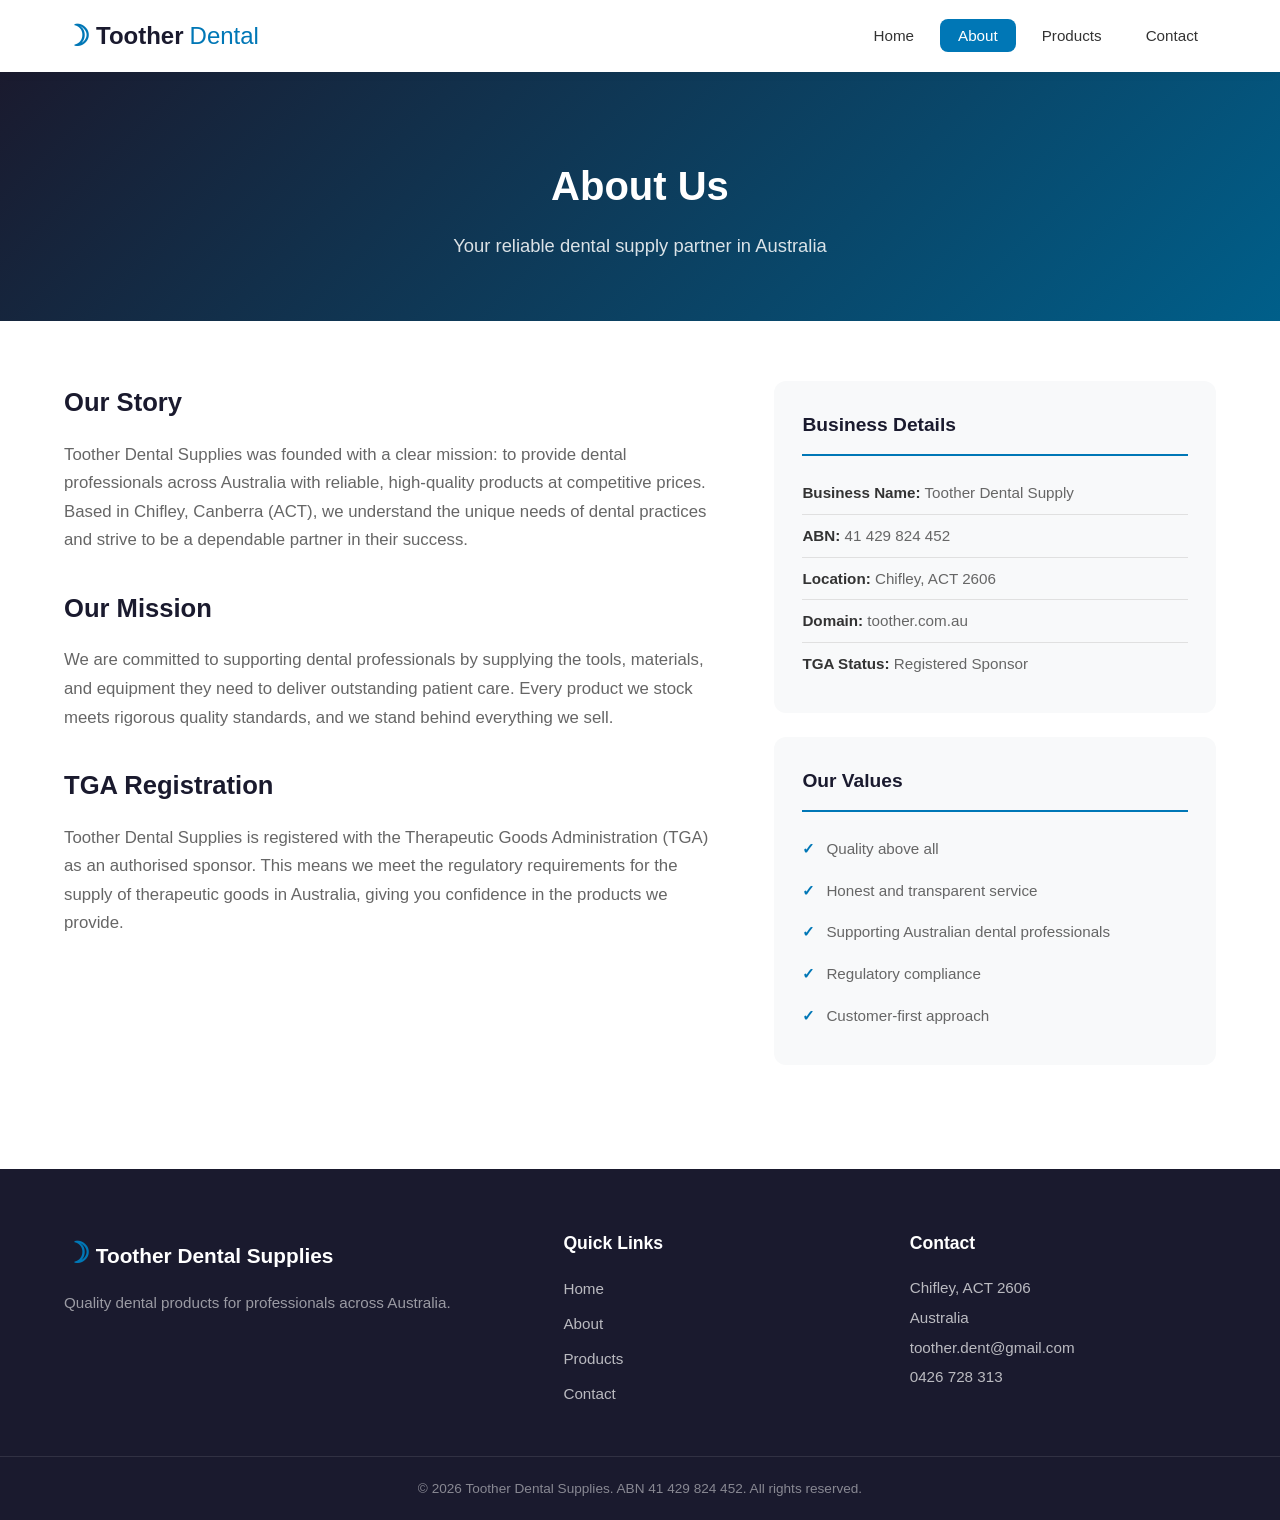
==== about.html @ 84606f4a "Add files via upload" ====
<!DOCTYPE html>
<html lang="en">
<head>
  <meta charset="UTF-8">
  <meta name="viewport" content="width=device-width, initial-scale=1.0">
  <meta name="description" content="Learn about Toother Dental Supplies - a TGA registered dental supplier based in Canberra, ACT.">
  <link rel="stylesheet" href="css/style.css">
  <title>About Us | Toother Dental Supplies</title>
</head>
<body>

  <!-- Navigation -->
  <nav class="navbar">
    <div class="container nav-container">
      <a href="index.html" class="logo">
        <span class="logo-icon">&#9789;</span> Toother<span class="logo-accent">Dental</span>
      </a>
      <button class="nav-toggle" aria-label="Toggle navigation">
        <span></span><span></span><span></span>
      </button>
      <ul class="nav-links">
        <li><a href="index.html">Home</a></li>
        <li><a href="about.html" class="active">About</a></li>
        <li><a href="products.html">Products</a></li>
        <li><a href="contact.html">Contact</a></li>
      </ul>
    </div>
  </nav>

  <!-- Page Header -->
  <section class="page-header">
    <div class="container">
      <h1>About Us</h1>
      <p>Your reliable dental supply partner in Australia</p>
    </div>
  </section>

  <!-- About Content -->
  <section class="about-section">
    <div class="container">
      <div class="about-grid">
        <div class="about-main">
          <h2>Our Story</h2>
          <p>Toother Dental Supplies was founded with a clear mission: to provide dental professionals across Australia with reliable, high-quality products at competitive prices. Based in Chifley, Canberra (ACT), we understand the unique needs of dental practices and strive to be a dependable partner in their success.</p>

          <h2>Our Mission</h2>
          <p>We are committed to supporting dental professionals by supplying the tools, materials, and equipment they need to deliver outstanding patient care. Every product we stock meets rigorous quality standards, and we stand behind everything we sell.</p>

          <h2>TGA Registration</h2>
          <p>Toother Dental Supplies is registered with the Therapeutic Goods Administration (TGA) as an authorised sponsor. This means we meet the regulatory requirements for the supply of therapeutic goods in Australia, giving you confidence in the products we provide.</p>
        </div>
        <div class="about-sidebar">
          <div class="info-card">
            <h3>Business Details</h3>
            <ul class="info-list">
              <li><strong>Business Name:</strong> Toother Dental Supply</li>
              <li><strong>ABN:</strong> 41 429 824 452</li>
              <li><strong>Location:</strong> Chifley, ACT 2606</li>
              <li><strong>Domain:</strong> toother.com.au</li>
              <li><strong>TGA Status:</strong> Registered Sponsor</li>
            </ul>
          </div>
          <div class="info-card">
            <h3>Our Values</h3>
            <ul class="values-list">
              <li>Quality above all</li>
              <li>Honest and transparent service</li>
              <li>Supporting Australian dental professionals</li>
              <li>Regulatory compliance</li>
              <li>Customer-first approach</li>
            </ul>
          </div>
        </div>
      </div>
    </div>
  </section>

  <!-- Footer -->
  <footer class="footer">
    <div class="container footer-content">
      <div class="footer-brand">
        <h3><span class="logo-icon">&#9789;</span> Toother Dental Supplies</h3>
        <p>Quality dental products for professionals across Australia.</p>
      </div>
      <div class="footer-links">
        <h4>Quick Links</h4>
        <ul>
          <li><a href="index.html">Home</a></li>
          <li><a href="about.html">About</a></li>
          <li><a href="products.html">Products</a></li>
          <li><a href="contact.html">Contact</a></li>
        </ul>
      </div>
      <div class="footer-contact">
        <h4>Contact</h4>
        <p>Chifley, ACT 2606</p>
        <p>Australia</p>
        <p><a href="mailto:toother.dent@gmail.com">toother.dent@gmail.com</a></p>
        <p><a href="tel:0426728313">0426 728 313</a></p>
      </div>
    </div>
    <div class="footer-bottom">
      <div class="container">
        <p>&copy; 2026 Toother Dental Supplies. ABN 41 429 824 452. All rights reserved.</p>
      </div>
    </div>
  </footer>

  <script src="js/main.js"></script>
</body>
</html>
---- css/style.css ----
/* ===========================
   Toother Dental Supplies
   Professional Website Styles
   =========================== */

/* --- CSS Variables --- */
:root {
  --primary: #0077b6;
  --primary-dark: #005f8a;
  --primary-light: #90e0ef;
  --accent: #00b4d8;
  --dark: #1a1a2e;
  --text: #333333;
  --text-light: #666666;
  --light: #f8f9fa;
  --white: #ffffff;
  --border: #e0e0e0;
  --shadow: 0 2px 15px rgba(0, 0, 0, 0.08);
  --shadow-hover: 0 8px 30px rgba(0, 0, 0, 0.12);
  --radius: 12px;
  --transition: all 0.3s ease;
}

/* --- Reset & Base --- */
*, *::before, *::after {
  margin: 0;
  padding: 0;
  box-sizing: border-box;
}

html {
  scroll-behavior: smooth;
}

body {
  font-family: -apple-system, BlinkMacSystemFont, 'Segoe UI', Roboto, Oxygen, Ubuntu, sans-serif;
  line-height: 1.7;
  color: var(--text);
  background: var(--white);
}

a {
  color: var(--primary);
  text-decoration: none;
  transition: var(--transition);
}

a:hover {
  color: var(--primary-dark);
}

img {
  max-width: 100%;
  height: auto;
}

ul {
  list-style: none;
}

.container {
  max-width: 1200px;
  margin: 0 auto;
  padding: 0 24px;
}

/* --- Navigation --- */
.navbar {
  background: var(--white);
  box-shadow: 0 1px 10px rgba(0, 0, 0, 0.06);
  position: sticky;
  top: 0;
  z-index: 1000;
}

.nav-container {
  display: flex;
  align-items: center;
  justify-content: space-between;
  height: 72px;
}

.logo {
  font-size: 1.5rem;
  font-weight: 700;
  color: var(--dark);
  display: flex;
  align-items: center;
  gap: 6px;
}

.logo:hover {
  color: var(--dark);
}

.logo-icon {
  font-size: 1.8rem;
  color: var(--primary);
}

.logo-accent {
  color: var(--primary);
  font-weight: 400;
}

.nav-links {
  display: flex;
  gap: 8px;
}

.nav-links a {
  color: var(--text);
  padding: 8px 18px;
  border-radius: 8px;
  font-weight: 500;
  font-size: 0.95rem;
  transition: var(--transition);
}

.nav-links a:hover,
.nav-links a.active {
  background: var(--primary);
  color: var(--white);
}

.nav-toggle {
  display: none;
  flex-direction: column;
  gap: 5px;
  background: none;
  border: none;
  cursor: pointer;
  padding: 8px;
}

.nav-toggle span {
  display: block;
  width: 26px;
  height: 3px;
  background: var(--dark);
  border-radius: 3px;
  transition: var(--transition);
}

/* --- Buttons --- */
.btn {
  display: inline-block;
  padding: 14px 32px;
  border-radius: 8px;
  font-weight: 600;
  font-size: 1rem;
  cursor: pointer;
  transition: var(--transition);
  border: 2px solid transparent;
  text-align: center;
}

.btn-primary {
  background: var(--primary);
  color: var(--white);
  border-color: var(--primary);
}

.btn-primary:hover {
  background: var(--primary-dark);
  border-color: var(--primary-dark);
  color: var(--white);
  transform: translateY(-2px);
  box-shadow: var(--shadow-hover);
}

.btn-secondary {
  background: var(--white);
  color: var(--primary);
  border-color: var(--white);
}

.btn-secondary:hover {
  background: var(--primary-light);
  border-color: var(--primary-light);
  color: var(--primary-dark);
  transform: translateY(-2px);
}

.btn-outline {
  background: transparent;
  color: var(--primary);
  border-color: var(--primary);
}

.btn-outline:hover {
  background: var(--primary);
  color: var(--white);
  transform: translateY(-2px);
}

.btn-small {
  padding: 10px 24px;
  font-size: 0.9rem;
}

.btn-full {
  width: 100%;
}

/* --- Hero Section --- */
.hero {
  position: relative;
  background: linear-gradient(135deg, var(--dark) 0%, #16213e 50%, var(--primary-dark) 100%);
  padding: 120px 0 100px;
  overflow: hidden;
}

.hero-overlay {
  position: absolute;
  inset: 0;
  background: url("data:image/svg+xml,%3Csvg width='60' height='60' viewBox='0 0 60 60' xmlns='http://www.w3.org/2000/svg'%3E%3Cg fill='none' fill-rule='evenodd'%3E%3Cg fill='%23ffffff' fill-opacity='0.03'%3E%3Ccircle cx='30' cy='30' r='2'/%3E%3C/g%3E%3C/g%3E%3C/svg%3E");
}

.hero-content {
  position: relative;
  text-align: center;
  color: var(--white);
}

.hero h1 {
  font-size: 3.2rem;
  font-weight: 800;
  margin-bottom: 20px;
  line-height: 1.2;
}

.hero p {
  font-size: 1.25rem;
  opacity: 0.9;
  max-width: 600px;
  margin: 0 auto 36px;
}

.hero-buttons {
  display: flex;
  gap: 16px;
  justify-content: center;
  flex-wrap: wrap;
}

/* --- Page Header --- */
.page-header {
  background: linear-gradient(135deg, var(--dark) 0%, var(--primary-dark) 100%);
  padding: 80px 0 60px;
  text-align: center;
  color: var(--white);
}

.page-header h1 {
  font-size: 2.5rem;
  font-weight: 800;
  margin-bottom: 10px;
}

.page-header p {
  font-size: 1.15rem;
  opacity: 0.85;
}

/* --- Section Titles --- */
.section-title {
  text-align: center;
  font-size: 2rem;
  font-weight: 700;
  margin-bottom: 48px;
  color: var(--dark);
}

/* --- Features Section --- */
.features {
  padding: 80px 0;
  background: var(--light);
}

.features-grid {
  display: grid;
  grid-template-columns: repeat(4, 1fr);
  gap: 24px;
}

.feature-card {
  background: var(--white);
  padding: 36px 28px;
  border-radius: var(--radius);
  text-align: center;
  box-shadow: var(--shadow);
  transition: var(--transition);
}

.feature-card:hover {
  transform: translateY(-6px);
  box-shadow: var(--shadow-hover);
}

.feature-icon {
  font-size: 2.5rem;
  color: var(--primary);
  margin-bottom: 16px;
}

.feature-card h3 {
  font-size: 1.15rem;
  margin-bottom: 12px;
  color: var(--dark);
}

.feature-card p {
  color: var(--text-light);
  font-size: 0.95rem;
}

/* --- About Preview Section --- */
.about-preview {
  padding: 80px 0;
}

.about-preview-content {
  display: grid;
  grid-template-columns: 1.5fr 1fr;
  gap: 60px;
  align-items: center;
}

.about-text h2 {
  font-size: 2rem;
  margin-bottom: 20px;
  color: var(--dark);
}

.about-text p {
  color: var(--text-light);
  margin-bottom: 16px;
  font-size: 1.05rem;
}

.about-text .btn {
  margin-top: 12px;
}

.about-stats {
  display: flex;
  flex-direction: column;
  gap: 20px;
}

.stat {
  background: var(--light);
  padding: 24px 28px;
  border-radius: var(--radius);
  border-left: 4px solid var(--primary);
}

.stat-number {
  display: block;
  font-size: 1.2rem;
  font-weight: 700;
  color: var(--primary);
}

.stat-label {
  color: var(--text-light);
  font-size: 0.9rem;
}

/* --- CTA Section --- */
.cta {
  background: linear-gradient(135deg, var(--primary) 0%, var(--accent) 100%);
  padding: 60px 0;
  text-align: center;
  color: var(--white);
}

.cta h2 {
  font-size: 2rem;
  margin-bottom: 12px;
}

.cta p {
  font-size: 1.1rem;
  opacity: 0.9;
  margin-bottom: 28px;
}

.cta .btn-primary {
  background: var(--white);
  color: var(--primary);
  border-color: var(--white);
}

.cta .btn-primary:hover {
  background: var(--dark);
  color: var(--white);
  border-color: var(--dark);
}

/* --- About Page --- */
.about-section {
  padding: 60px 0 80px;
}

.about-grid {
  display: grid;
  grid-template-columns: 1.5fr 1fr;
  gap: 48px;
}

.about-main h2 {
  font-size: 1.6rem;
  color: var(--dark);
  margin-bottom: 16px;
  margin-top: 32px;
}

.about-main h2:first-child {
  margin-top: 0;
}

.about-main p {
  color: var(--text-light);
  font-size: 1.05rem;
  margin-bottom: 12px;
}

.info-card {
  background: var(--light);
  padding: 28px;
  border-radius: var(--radius);
  margin-bottom: 24px;
}

.info-card h3 {
  font-size: 1.2rem;
  color: var(--dark);
  margin-bottom: 16px;
  padding-bottom: 12px;
  border-bottom: 2px solid var(--primary);
}

.info-list li {
  padding: 8px 0;
  color: var(--text-light);
  border-bottom: 1px solid var(--border);
  font-size: 0.95rem;
}

.info-list li:last-child {
  border-bottom: none;
}

.info-list strong {
  color: var(--text);
}

.values-list li {
  padding: 8px 0 8px 24px;
  color: var(--text-light);
  position: relative;
  font-size: 0.95rem;
}

.values-list li::before {
  content: '✓';
  position: absolute;
  left: 0;
  color: var(--primary);
  font-weight: bold;
}

/* --- Products Page --- */
.products-section {
  padding: 60px 0 80px;
}

.products-grid {
  display: grid;
  grid-template-columns: repeat(3, 1fr);
  gap: 28px;
  margin-bottom: 60px;
}

.product-card {
  background: var(--white);
  border: 1px solid var(--border);
  padding: 36px 28px;
  border-radius: var(--radius);
  text-align: center;
  transition: var(--transition);
}

.product-card:hover {
  border-color: var(--primary);
  transform: translateY(-4px);
  box-shadow: var(--shadow-hover);
}

.product-icon {
  font-size: 3rem;
  color: var(--primary);
  margin-bottom: 20px;
}

.product-card h3 {
  font-size: 1.2rem;
  color: var(--dark);
  margin-bottom: 12px;
}

.product-card p {
  color: var(--text-light);
  margin-bottom: 20px;
  font-size: 0.95rem;
}

.products-cta {
  text-align: center;
  background: var(--light);
  padding: 48px;
  border-radius: var(--radius);
}

.products-cta h2 {
  font-size: 1.6rem;
  color: var(--dark);
  margin-bottom: 12px;
}

.products-cta p {
  color: var(--text-light);
  margin-bottom: 24px;
  max-width: 500px;
  margin-left: auto;
  margin-right: auto;
}

/* --- Contact Page --- */
.contact-section {
  padding: 60px 0 80px;
}

.contact-grid {
  display: grid;
  grid-template-columns: 1fr 1fr;
  gap: 48px;
}

.contact-info h2,
.contact-form-wrapper h2 {
  font-size: 1.6rem;
  color: var(--dark);
  margin-bottom: 16px;
}

.contact-info > p {
  color: var(--text-light);
  margin-bottom: 32px;
  font-size: 1.05rem;
}

.contact-details {
  display: flex;
  flex-direction: column;
  gap: 24px;
}

.contact-item {
  display: flex;
  align-items: flex-start;
  gap: 16px;
}

.contact-icon {
  font-size: 1.5rem;
  color: var(--primary);
  width: 48px;
  height: 48px;
  background: var(--light);
  border-radius: 50%;
  display: flex;
  align-items: center;
  justify-content: center;
  flex-shrink: 0;
}

.contact-item h4 {
  font-size: 1rem;
  color: var(--dark);
  margin-bottom: 4px;
}

.contact-item p,
.contact-item a {
  color: var(--text-light);
  font-size: 0.95rem;
}

/* --- Contact Form --- */
.contact-form-wrapper {
  background: var(--light);
  padding: 36px;
  border-radius: var(--radius);
}

.form-group {
  margin-bottom: 20px;
}

.form-group label {
  display: block;
  font-weight: 600;
  color: var(--dark);
  margin-bottom: 6px;
  font-size: 0.95rem;
}

.form-group input,
.form-group select,
.form-group textarea {
  width: 100%;
  padding: 12px 16px;
  border: 1px solid var(--border);
  border-radius: 8px;
  font-size: 1rem;
  font-family: inherit;
  transition: var(--transition);
  background: var(--white);
}

.form-group input:focus,
.form-group select:focus,
.form-group textarea:focus {
  outline: none;
  border-color: var(--primary);
  box-shadow: 0 0 0 3px rgba(0, 119, 182, 0.1);
}

.form-group textarea {
  resize: vertical;
  min-height: 120px;
}

/* --- Map Section --- */
.map-section {
  padding: 0 0 80px;
}

.map-wrapper {
  border-radius: var(--radius);
  overflow: hidden;
  box-shadow: var(--shadow);
}

/* --- Footer --- */
.footer {
  background: var(--dark);
  color: rgba(255, 255, 255, 0.8);
  padding-top: 60px;
}

.footer-content {
  display: grid;
  grid-template-columns: 1.5fr 1fr 1fr;
  gap: 40px;
  padding-bottom: 40px;
}

.footer-brand h3 {
  color: var(--white);
  font-size: 1.3rem;
  margin-bottom: 12px;
}

.footer-brand p {
  font-size: 0.95rem;
  opacity: 0.7;
}

.footer h4 {
  color: var(--white);
  font-size: 1.1rem;
  margin-bottom: 16px;
}

.footer-links ul li {
  margin-bottom: 8px;
}

.footer-links a {
  color: rgba(255, 255, 255, 0.7);
  font-size: 0.95rem;
}

.footer-links a:hover {
  color: var(--white);
}

.footer-contact p,
.footer-contact a {
  color: rgba(255, 255, 255, 0.7);
  font-size: 0.95rem;
  margin-bottom: 4px;
  display: block;
}

.footer-contact a:hover {
  color: var(--white);
}

.footer-bottom {
  border-top: 1px solid rgba(255, 255, 255, 0.1);
  padding: 20px 0;
  text-align: center;
}

.footer-bottom p {
  font-size: 0.85rem;
  opacity: 0.6;
}

/* --- Responsive --- */
@media (max-width: 992px) {
  .features-grid {
    grid-template-columns: repeat(2, 1fr);
  }

  .about-preview-content {
    grid-template-columns: 1fr;
  }

  .about-stats {
    flex-direction: row;
  }

  .about-grid {
    grid-template-columns: 1fr;
  }

  .products-grid {
    grid-template-columns: repeat(2, 1fr);
  }

  .footer-content {
    grid-template-columns: 1fr 1fr;
  }
}

@media (max-width: 768px) {
  .nav-toggle {
    display: flex;
  }

  .nav-links {
    display: none;
    position: absolute;
    top: 72px;
    left: 0;
    right: 0;
    background: var(--white);
    flex-direction: column;
    padding: 16px 24px;
    box-shadow: 0 4px 20px rgba(0, 0, 0, 0.1);
    gap: 4px;
  }

  .nav-links.active {
    display: flex;
  }

  .nav-links a {
    padding: 12px 18px;
  }

  .hero {
    padding: 80px 0 60px;
  }

  .hero h1 {
    font-size: 2.2rem;
  }

  .hero p {
    font-size: 1.05rem;
  }

  .page-header {
    padding: 60px 0 40px;
  }

  .page-header h1 {
    font-size: 2rem;
  }

  .section-title {
    font-size: 1.6rem;
  }

  .features-grid {
    grid-template-columns: 1fr;
  }

  .about-stats {
    flex-direction: column;
  }

  .products-grid {
    grid-template-columns: 1fr;
  }

  .contact-grid {
    grid-template-columns: 1fr;
  }

  .footer-content {
    grid-template-columns: 1fr;
    gap: 28px;
  }

  .hero-buttons {
    flex-direction: column;
    align-items: center;
  }
}
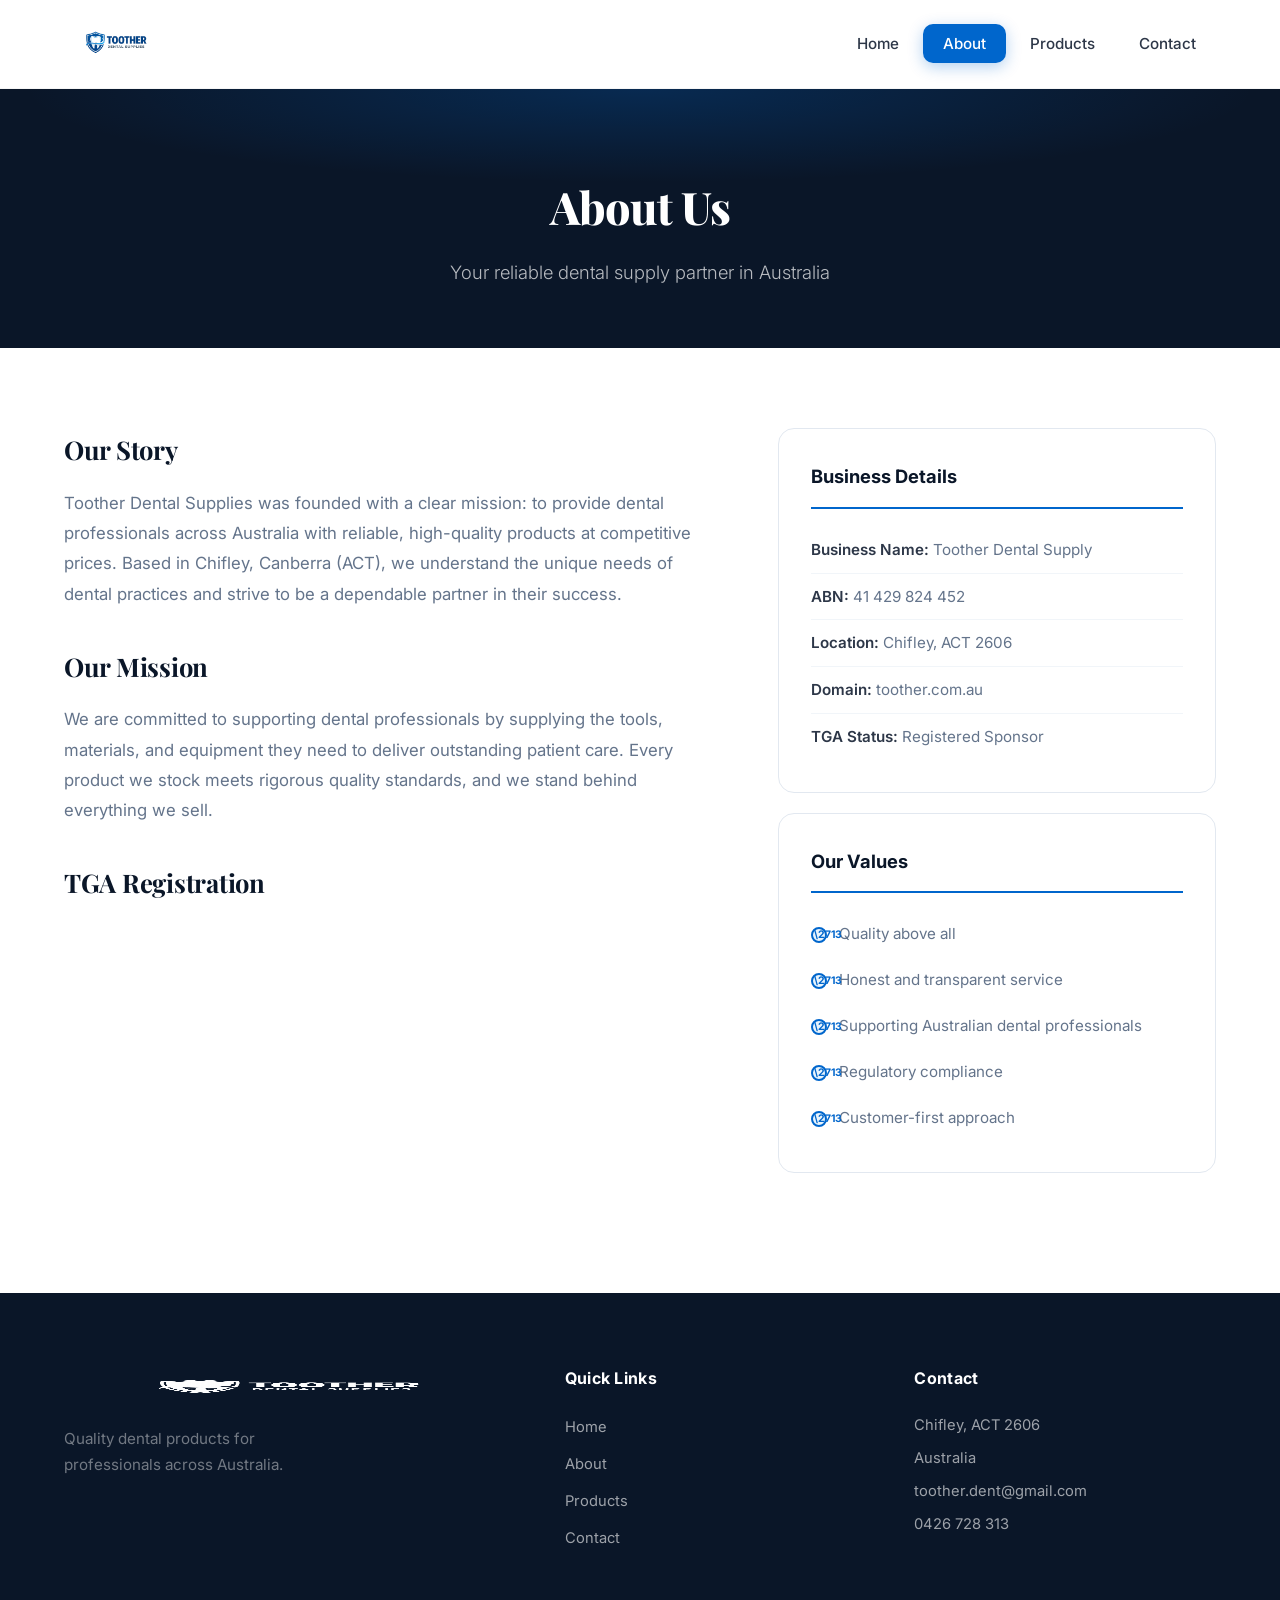
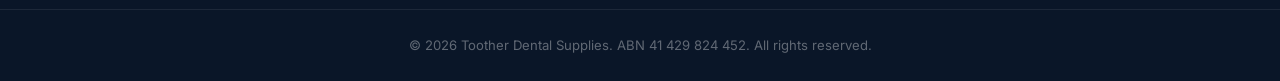
==== commit 686b982c: "Add files via upload" ====
--- a/about.html
+++ b/about.html
@@ -4,6 +4,9 @@
   <meta charset="UTF-8">
   <meta name="viewport" content="width=device-width, initial-scale=1.0">
   <meta name="description" content="Learn about Toother Dental Supplies - a TGA registered dental supplier based in Canberra, ACT.">
+  <link rel="icon" type="image/png" sizes="32x32" href="images/favicon-32.png">
+  <link rel="icon" type="image/png" sizes="16x16" href="images/favicon-16.png">
+  <link rel="apple-touch-icon" href="images/apple-touch-icon.png">
   <link rel="stylesheet" href="css/style.css">
   <title>About Us | Toother Dental Supplies</title>
 </head>
@@ -13,7 +16,7 @@
   <nav class="navbar">
     <div class="container nav-container">
       <a href="index.html" class="logo">
-        <span class="logo-icon">&#9789;</span> Toother<span class="logo-accent">Dental</span>
+        <img src="images/logo.png" alt="Toother Dental Supplies" class="logo-img">
       </a>
       <button class="nav-toggle" aria-label="Toggle navigation">
         <span></span><span></span><span></span>
@@ -40,17 +43,17 @@
     <div class="container">
       <div class="about-grid">
         <div class="about-main">
-          <h2>Our Story</h2>
-          <p>Toother Dental Supplies was founded with a clear mission: to provide dental professionals across Australia with reliable, high-quality products at competitive prices. Based in Chifley, Canberra (ACT), we understand the unique needs of dental practices and strive to be a dependable partner in their success.</p>
+          <h2 class="fade-up">Our Story</h2>
+          <p class="fade-up">Toother Dental Supplies was founded with a clear mission: to provide dental professionals across Australia with reliable, high-quality products at competitive prices. Based in Chifley, Canberra (ACT), we understand the unique needs of dental practices and strive to be a dependable partner in their success.</p>
 
-          <h2>Our Mission</h2>
-          <p>We are committed to supporting dental professionals by supplying the tools, materials, and equipment they need to deliver outstanding patient care. Every product we stock meets rigorous quality standards, and we stand behind everything we sell.</p>
+          <h2 class="fade-up">Our Mission</h2>
+          <p class="fade-up">We are committed to supporting dental professionals by supplying the tools, materials, and equipment they need to deliver outstanding patient care. Every product we stock meets rigorous quality standards, and we stand behind everything we sell.</p>
 
-          <h2>TGA Registration</h2>
-          <p>Toother Dental Supplies is registered with the Therapeutic Goods Administration (TGA) as an authorised sponsor. This means we meet the regulatory requirements for the supply of therapeutic goods in Australia, giving you confidence in the products we provide.</p>
+          <h2 class="fade-up">TGA Registration</h2>
+          <p class="fade-up">Toother Dental Supplies is registered with the Therapeutic Goods Administration (TGA) as an authorised sponsor. This means we meet the regulatory requirements for the supply of therapeutic goods in Australia, giving you confidence in the products we provide.</p>
         </div>
         <div class="about-sidebar">
-          <div class="info-card">
+          <div class="info-card fade-up">
             <h3>Business Details</h3>
             <ul class="info-list">
               <li><strong>Business Name:</strong> Toother Dental Supply</li>
@@ -60,7 +63,7 @@
               <li><strong>TGA Status:</strong> Registered Sponsor</li>
             </ul>
           </div>
-          <div class="info-card">
+          <div class="info-card fade-up">
             <h3>Our Values</h3>
             <ul class="values-list">
               <li>Quality above all</li>
@@ -79,7 +82,7 @@
   <footer class="footer">
     <div class="container footer-content">
       <div class="footer-brand">
-        <h3><span class="logo-icon">&#9789;</span> Toother Dental Supplies</h3>
+        <img src="images/logo.png" alt="Toother Dental Supplies" class="footer-logo">
         <p>Quality dental products for professionals across Australia.</p>
       </div>
       <div class="footer-links">
@@ -95,8 +98,8 @@
         <h4>Contact</h4>
         <p>Chifley, ACT 2606</p>
         <p>Australia</p>
-        <p><a href="mailto:toother.dent@gmail.com">toother.dent@gmail.com</a></p>
-        <p><a href="tel:0426728313">0426 728 313</a></p>
+        <a href="mailto:toother.dent@gmail.com">toother.dent@gmail.com</a>
+        <a href="tel:0426728313">0426 728 313</a>
       </div>
     </div>
     <div class="footer-bottom">
--- a/css/style.css
+++ b/css/style.css
@@ -1,24 +1,37 @@
 /* ===========================
    Toother Dental Supplies
-   Professional Website Styles
+   Premium Website Design
    =========================== */
+
+/* --- Google Fonts --- */
+@import url('https://fonts.googleapis.com/css2?family=Inter:wght@300;400;500;600;700;800;900&family=Playfair+Display:wght@700;800&display=swap');
 
 /* --- CSS Variables --- */
 :root {
-  --primary: #0077b6;
-  --primary-dark: #005f8a;
-  --primary-light: #90e0ef;
-  --accent: #00b4d8;
-  --dark: #1a1a2e;
-  --text: #333333;
-  --text-light: #666666;
-  --light: #f8f9fa;
+  --primary: #0066cc;
+  --primary-dark: #004d99;
+  --primary-light: #e8f4fd;
+  --accent: #00a8e8;
+  --accent-glow: rgba(0, 168, 232, 0.15);
+  --dark: #0a1628;
+  --dark-light: #1a2740;
+  --text: #2d3748;
+  --text-light: #64748b;
+  --text-muted: #94a3b8;
+  --light: #f8fafc;
   --white: #ffffff;
-  --border: #e0e0e0;
-  --shadow: 0 2px 15px rgba(0, 0, 0, 0.08);
-  --shadow-hover: 0 8px 30px rgba(0, 0, 0, 0.12);
-  --radius: 12px;
-  --transition: all 0.3s ease;
+  --border: #e2e8f0;
+  --border-light: #f1f5f9;
+  --shadow-sm: 0 1px 3px rgba(0,0,0,0.06), 0 1px 2px rgba(0,0,0,0.04);
+  --shadow: 0 4px 20px rgba(0,0,0,0.06);
+  --shadow-md: 0 8px 30px rgba(0,0,0,0.08);
+  --shadow-lg: 0 20px 60px rgba(0,0,0,0.1);
+  --shadow-glow: 0 8px 40px rgba(0, 102, 204, 0.15);
+  --radius: 16px;
+  --radius-sm: 10px;
+  --radius-lg: 24px;
+  --transition: all 0.3s cubic-bezier(0.4, 0, 0.2, 1);
+  --transition-slow: all 0.5s cubic-bezier(0.4, 0, 0.2, 1);
 }
 
 /* --- Reset & Base --- */
@@ -30,13 +43,16 @@
 
 html {
   scroll-behavior: smooth;
+  -webkit-font-smoothing: antialiased;
+  -moz-osx-font-smoothing: grayscale;
 }
 
 body {
-  font-family: -apple-system, BlinkMacSystemFont, 'Segoe UI', Roboto, Oxygen, Ubuntu, sans-serif;
+  font-family: 'Inter', -apple-system, BlinkMacSystemFont, 'Segoe UI', Roboto, sans-serif;
   line-height: 1.7;
   color: var(--text);
   background: var(--white);
+  overflow-x: hidden;
 }
 
 a {
@@ -64,63 +80,80 @@
   padding: 0 24px;
 }
 
+/* --- Scroll Animations --- */
+.fade-up {
+  opacity: 0;
+  transform: translateY(30px);
+  transition: opacity 0.7s ease, transform 0.7s ease;
+}
+
+.fade-up.visible {
+  opacity: 1;
+  transform: translateY(0);
+}
+
 /* --- Navigation --- */
 .navbar {
-  background: var(--white);
-  box-shadow: 0 1px 10px rgba(0, 0, 0, 0.06);
+  background: rgba(255, 255, 255, 0.95);
+  backdrop-filter: blur(20px);
+  -webkit-backdrop-filter: blur(20px);
+  border-bottom: 1px solid rgba(0,0,0,0.04);
   position: sticky;
   top: 0;
   z-index: 1000;
+  transition: var(--transition);
+}
+
+.navbar.scrolled {
+  box-shadow: 0 4px 30px rgba(0,0,0,0.08);
 }
 
 .nav-container {
   display: flex;
   align-items: center;
   justify-content: space-between;
-  height: 72px;
+  height: 88px;
 }
 
 .logo {
-  font-size: 1.5rem;
-  font-weight: 700;
-  color: var(--dark);
-  display: flex;
-  align-items: center;
-  gap: 6px;
-}
-
-.logo:hover {
-  color: var(--dark);
-}
-
-.logo-icon {
-  font-size: 1.8rem;
-  color: var(--primary);
-}
-
-.logo-accent {
-  color: var(--primary);
-  font-weight: 400;
+  display: flex;
+  align-items: center;
+}
+
+.logo-img {
+  height: 70px;
+  width: auto;
+  transition: var(--transition);
+}
+
+.logo:hover .logo-img {
+  transform: scale(1.03);
 }
 
 .nav-links {
   display: flex;
-  gap: 8px;
+  gap: 4px;
 }
 
 .nav-links a {
   color: var(--text);
-  padding: 8px 18px;
-  border-radius: 8px;
+  padding: 10px 20px;
+  border-radius: 10px;
   font-weight: 500;
   font-size: 0.95rem;
   transition: var(--transition);
-}
-
-.nav-links a:hover,
+  position: relative;
+}
+
+.nav-links a:hover {
+  background: var(--primary-light);
+  color: var(--primary);
+}
+
 .nav-links a.active {
   background: var(--primary);
   color: var(--white);
+  box-shadow: 0 4px 15px rgba(0, 102, 204, 0.3);
 }
 
 .nav-toggle {
@@ -136,7 +169,7 @@
 .nav-toggle span {
   display: block;
   width: 26px;
-  height: 3px;
+  height: 2.5px;
   background: var(--dark);
   border-radius: 3px;
   transition: var(--transition);
@@ -144,42 +177,48 @@
 
 /* --- Buttons --- */
 .btn {
-  display: inline-block;
-  padding: 14px 32px;
-  border-radius: 8px;
+  display: inline-flex;
+  align-items: center;
+  justify-content: center;
+  padding: 14px 34px;
+  border-radius: var(--radius-sm);
   font-weight: 600;
-  font-size: 1rem;
+  font-size: 0.95rem;
   cursor: pointer;
   transition: var(--transition);
   border: 2px solid transparent;
   text-align: center;
+  letter-spacing: 0.01em;
+  gap: 8px;
 }
 
 .btn-primary {
   background: var(--primary);
   color: var(--white);
   border-color: var(--primary);
+  box-shadow: 0 4px 15px rgba(0, 102, 204, 0.25);
 }
 
 .btn-primary:hover {
   background: var(--primary-dark);
   border-color: var(--primary-dark);
   color: var(--white);
-  transform: translateY(-2px);
-  box-shadow: var(--shadow-hover);
+  transform: translateY(-3px);
+  box-shadow: 0 8px 25px rgba(0, 102, 204, 0.35);
 }
 
 .btn-secondary {
+  background: rgba(255, 255, 255, 0.15);
+  color: var(--white);
+  border-color: rgba(255, 255, 255, 0.3);
+  backdrop-filter: blur(10px);
+}
+
+.btn-secondary:hover {
   background: var(--white);
   color: var(--primary);
   border-color: var(--white);
-}
-
-.btn-secondary:hover {
-  background: var(--primary-light);
-  border-color: var(--primary-light);
-  color: var(--primary-dark);
-  transform: translateY(-2px);
+  transform: translateY(-3px);
 }
 
 .btn-outline {
@@ -191,12 +230,13 @@
 .btn-outline:hover {
   background: var(--primary);
   color: var(--white);
-  transform: translateY(-2px);
+  transform: translateY(-3px);
+  box-shadow: 0 8px 25px rgba(0, 102, 204, 0.25);
 }
 
 .btn-small {
   padding: 10px 24px;
-  font-size: 0.9rem;
+  font-size: 0.88rem;
 }
 
 .btn-full {
@@ -206,35 +246,90 @@
 /* --- Hero Section --- */
 .hero {
   position: relative;
-  background: linear-gradient(135deg, var(--dark) 0%, #16213e 50%, var(--primary-dark) 100%);
-  padding: 120px 0 100px;
+  background: var(--dark);
+  padding: 100px 0 120px;
   overflow: hidden;
-}
-
-.hero-overlay {
+  min-height: 600px;
+  display: flex;
+  align-items: center;
+}
+
+.hero::before {
+  content: '';
   position: absolute;
   inset: 0;
-  background: url("data:image/svg+xml,%3Csvg width='60' height='60' viewBox='0 0 60 60' xmlns='http://www.w3.org/2000/svg'%3E%3Cg fill='none' fill-rule='evenodd'%3E%3Cg fill='%23ffffff' fill-opacity='0.03'%3E%3Ccircle cx='30' cy='30' r='2'/%3E%3C/g%3E%3C/g%3E%3C/svg%3E");
+  background:
+    radial-gradient(ellipse 80% 60% at 50% 0%, rgba(0, 102, 204, 0.3) 0%, transparent 60%),
+    radial-gradient(ellipse 60% 50% at 80% 50%, rgba(0, 168, 232, 0.15) 0%, transparent 50%),
+    radial-gradient(ellipse 50% 40% at 20% 80%, rgba(0, 102, 204, 0.1) 0%, transparent 50%);
+}
+
+.hero::after {
+  content: '';
+  position: absolute;
+  inset: 0;
+  background: url("data:image/svg+xml,%3Csvg width='80' height='80' viewBox='0 0 80 80' xmlns='http://www.w3.org/2000/svg'%3E%3Cg fill='none'%3E%3Ccircle cx='40' cy='40' r='1' fill='%23ffffff' fill-opacity='0.03'/%3E%3C/g%3E%3C/svg%3E");
 }
 
 .hero-content {
   position: relative;
   text-align: center;
   color: var(--white);
+  z-index: 1;
+}
+
+.hero-badge {
+  display: inline-flex;
+  align-items: center;
+  gap: 8px;
+  background: rgba(255, 255, 255, 0.08);
+  border: 1px solid rgba(255, 255, 255, 0.12);
+  backdrop-filter: blur(10px);
+  padding: 8px 20px;
+  border-radius: 50px;
+  font-size: 0.88rem;
+  font-weight: 500;
+  color: rgba(255, 255, 255, 0.9);
+  margin-bottom: 28px;
+  letter-spacing: 0.02em;
+}
+
+.hero-badge-dot {
+  width: 8px;
+  height: 8px;
+  background: #22c55e;
+  border-radius: 50%;
+  animation: pulse-dot 2s infinite;
+}
+
+@keyframes pulse-dot {
+  0%, 100% { opacity: 1; }
+  50% { opacity: 0.4; }
 }
 
 .hero h1 {
-  font-size: 3.2rem;
+  font-family: 'Playfair Display', 'Georgia', serif;
+  font-size: 4rem;
   font-weight: 800;
-  margin-bottom: 20px;
-  line-height: 1.2;
+  margin-bottom: 24px;
+  line-height: 1.15;
+  letter-spacing: -0.02em;
+}
+
+.hero h1 .highlight {
+  background: linear-gradient(135deg, var(--accent), #60a5fa);
+  -webkit-background-clip: text;
+  -webkit-text-fill-color: transparent;
+  background-clip: text;
 }
 
 .hero p {
-  font-size: 1.25rem;
-  opacity: 0.9;
-  max-width: 600px;
-  margin: 0 auto 36px;
+  font-size: 1.2rem;
+  opacity: 0.75;
+  max-width: 560px;
+  margin: 0 auto 40px;
+  font-weight: 300;
+  line-height: 1.8;
 }
 
 .hero-buttons {
@@ -244,38 +339,102 @@
   flex-wrap: wrap;
 }
 
+/* --- Trust Bar --- */
+.trust-bar {
+  background: var(--white);
+  border-bottom: 1px solid var(--border-light);
+  padding: 24px 0;
+}
+
+.trust-bar-content {
+  display: flex;
+  align-items: center;
+  justify-content: center;
+  gap: 48px;
+  flex-wrap: wrap;
+}
+
+.trust-item {
+  display: flex;
+  align-items: center;
+  gap: 10px;
+  color: var(--text-light);
+  font-size: 0.9rem;
+  font-weight: 500;
+}
+
+.trust-icon {
+  width: 36px;
+  height: 36px;
+  background: var(--primary-light);
+  color: var(--primary);
+  border-radius: 10px;
+  display: flex;
+  align-items: center;
+  justify-content: center;
+  font-size: 1.1rem;
+}
+
 /* --- Page Header --- */
 .page-header {
-  background: linear-gradient(135deg, var(--dark) 0%, var(--primary-dark) 100%);
+  background: var(--dark);
   padding: 80px 0 60px;
   text-align: center;
   color: var(--white);
+  position: relative;
+  overflow: hidden;
+}
+
+.page-header::before {
+  content: '';
+  position: absolute;
+  inset: 0;
+  background: radial-gradient(ellipse 80% 60% at 50% 0%, rgba(0, 102, 204, 0.25) 0%, transparent 60%);
+}
+
+.page-header .container {
+  position: relative;
+  z-index: 1;
 }
 
 .page-header h1 {
-  font-size: 2.5rem;
+  font-family: 'Playfair Display', 'Georgia', serif;
+  font-size: 2.8rem;
   font-weight: 800;
-  margin-bottom: 10px;
+  margin-bottom: 12px;
+  letter-spacing: -0.02em;
 }
 
 .page-header p {
   font-size: 1.15rem;
-  opacity: 0.85;
+  opacity: 0.7;
+  font-weight: 300;
 }
 
 /* --- Section Titles --- */
 .section-title {
   text-align: center;
-  font-size: 2rem;
-  font-weight: 700;
-  margin-bottom: 48px;
+  font-size: 2.2rem;
+  font-weight: 800;
+  margin-bottom: 16px;
   color: var(--dark);
+  letter-spacing: -0.02em;
+}
+
+.section-subtitle {
+  text-align: center;
+  color: var(--text-light);
+  font-size: 1.1rem;
+  max-width: 560px;
+  margin: 0 auto 56px;
+  font-weight: 400;
 }
 
 /* --- Features Section --- */
 .features {
-  padding: 80px 0;
+  padding: 100px 0;
   background: var(--light);
+  position: relative;
 }
 
 .features-grid {
@@ -286,135 +445,237 @@
 
 .feature-card {
   background: var(--white);
-  padding: 36px 28px;
+  padding: 40px 28px 36px;
   border-radius: var(--radius);
   text-align: center;
-  box-shadow: var(--shadow);
-  transition: var(--transition);
+  border: 1px solid var(--border-light);
+  transition: var(--transition);
+  position: relative;
+  overflow: hidden;
+}
+
+.feature-card::before {
+  content: '';
+  position: absolute;
+  top: 0;
+  left: 0;
+  right: 0;
+  height: 3px;
+  background: linear-gradient(90deg, var(--primary), var(--accent));
+  transform: scaleX(0);
+  transition: transform 0.4s ease;
 }
 
 .feature-card:hover {
-  transform: translateY(-6px);
-  box-shadow: var(--shadow-hover);
+  transform: translateY(-8px);
+  box-shadow: var(--shadow-lg);
+  border-color: transparent;
+}
+
+.feature-card:hover::before {
+  transform: scaleX(1);
 }
 
 .feature-icon {
-  font-size: 2.5rem;
+  width: 64px;
+  height: 64px;
+  margin: 0 auto 20px;
+  background: var(--primary-light);
+  border-radius: 16px;
+  display: flex;
+  align-items: center;
+  justify-content: center;
+  font-size: 1.6rem;
   color: var(--primary);
-  margin-bottom: 16px;
+  transition: var(--transition);
+}
+
+.feature-card:hover .feature-icon {
+  background: var(--primary);
+  color: var(--white);
+  transform: scale(1.05);
 }
 
 .feature-card h3 {
-  font-size: 1.15rem;
-  margin-bottom: 12px;
+  font-size: 1.1rem;
+  margin-bottom: 10px;
   color: var(--dark);
+  font-weight: 700;
 }
 
 .feature-card p {
   color: var(--text-light);
-  font-size: 0.95rem;
+  font-size: 0.92rem;
+  line-height: 1.7;
 }
 
 /* --- About Preview Section --- */
 .about-preview {
-  padding: 80px 0;
+  padding: 100px 0;
 }
 
 .about-preview-content {
   display: grid;
-  grid-template-columns: 1.5fr 1fr;
-  gap: 60px;
-  align-items: center;
+  grid-template-columns: 1.4fr 1fr;
+  gap: 72px;
+  align-items: center;
+}
+
+.about-label {
+  display: inline-flex;
+  align-items: center;
+  gap: 8px;
+  color: var(--primary);
+  font-weight: 600;
+  font-size: 0.88rem;
+  text-transform: uppercase;
+  letter-spacing: 0.08em;
+  margin-bottom: 16px;
+}
+
+.about-label::before {
+  content: '';
+  width: 24px;
+  height: 2px;
+  background: var(--primary);
 }
 
 .about-text h2 {
-  font-size: 2rem;
+  font-family: 'Playfair Display', 'Georgia', serif;
+  font-size: 2.2rem;
   margin-bottom: 20px;
   color: var(--dark);
+  letter-spacing: -0.02em;
+  line-height: 1.3;
 }
 
 .about-text p {
   color: var(--text-light);
   margin-bottom: 16px;
   font-size: 1.05rem;
+  line-height: 1.8;
 }
 
 .about-text .btn {
-  margin-top: 12px;
+  margin-top: 16px;
 }
 
 .about-stats {
   display: flex;
   flex-direction: column;
+  gap: 16px;
+}
+
+.stat {
+  background: var(--white);
+  padding: 28px 28px;
+  border-radius: var(--radius);
+  border: 1px solid var(--border);
+  transition: var(--transition);
+  display: flex;
+  align-items: center;
   gap: 20px;
 }
 
-.stat {
-  background: var(--light);
-  padding: 24px 28px;
-  border-radius: var(--radius);
-  border-left: 4px solid var(--primary);
+.stat:hover {
+  border-color: var(--primary);
+  box-shadow: var(--shadow-glow);
+  transform: translateX(4px);
+}
+
+.stat-icon {
+  width: 52px;
+  height: 52px;
+  background: var(--primary-light);
+  border-radius: 14px;
+  display: flex;
+  align-items: center;
+  justify-content: center;
+  font-size: 1.3rem;
+  color: var(--primary);
+  flex-shrink: 0;
 }
 
 .stat-number {
   display: block;
-  font-size: 1.2rem;
+  font-size: 1.05rem;
   font-weight: 700;
-  color: var(--primary);
+  color: var(--dark);
 }
 
 .stat-label {
-  color: var(--text-light);
-  font-size: 0.9rem;
+  color: var(--text-muted);
+  font-size: 0.85rem;
 }
 
 /* --- CTA Section --- */
 .cta {
-  background: linear-gradient(135deg, var(--primary) 0%, var(--accent) 100%);
-  padding: 60px 0;
+  background: var(--dark);
+  padding: 80px 0;
   text-align: center;
   color: var(--white);
+  position: relative;
+  overflow: hidden;
+}
+
+.cta::before {
+  content: '';
+  position: absolute;
+  inset: 0;
+  background: radial-gradient(ellipse 60% 80% at 50% 50%, rgba(0, 102, 204, 0.2) 0%, transparent 60%);
+}
+
+.cta .container {
+  position: relative;
+  z-index: 1;
 }
 
 .cta h2 {
-  font-size: 2rem;
-  margin-bottom: 12px;
+  font-family: 'Playfair Display', 'Georgia', serif;
+  font-size: 2.4rem;
+  margin-bottom: 16px;
+  letter-spacing: -0.02em;
 }
 
 .cta p {
   font-size: 1.1rem;
-  opacity: 0.9;
-  margin-bottom: 28px;
+  opacity: 0.7;
+  margin-bottom: 36px;
+  font-weight: 300;
 }
 
 .cta .btn-primary {
   background: var(--white);
   color: var(--primary);
   border-color: var(--white);
+  box-shadow: 0 4px 20px rgba(255, 255, 255, 0.15);
 }
 
 .cta .btn-primary:hover {
-  background: var(--dark);
-  color: var(--white);
-  border-color: var(--dark);
+  background: var(--accent);
+  color: var(--white);
+  border-color: var(--accent);
+  box-shadow: 0 8px 30px rgba(0, 168, 232, 0.35);
 }
 
 /* --- About Page --- */
 .about-section {
-  padding: 60px 0 80px;
+  padding: 80px 0 100px;
 }
 
 .about-grid {
   display: grid;
   grid-template-columns: 1.5fr 1fr;
-  gap: 48px;
+  gap: 56px;
 }
 
 .about-main h2 {
+  font-family: 'Playfair Display', 'Georgia', serif;
   font-size: 1.6rem;
   color: var(--dark);
   margin-bottom: 16px;
-  margin-top: 32px;
+  margin-top: 36px;
+  letter-spacing: -0.01em;
 }
 
 .about-main h2:first-child {
@@ -425,27 +686,36 @@
   color: var(--text-light);
   font-size: 1.05rem;
   margin-bottom: 12px;
+  line-height: 1.8;
 }
 
 .info-card {
-  background: var(--light);
-  padding: 28px;
+  background: var(--white);
+  padding: 32px;
   border-radius: var(--radius);
-  margin-bottom: 24px;
+  margin-bottom: 20px;
+  border: 1px solid var(--border);
+  transition: var(--transition);
+}
+
+.info-card:hover {
+  box-shadow: var(--shadow-md);
+  border-color: var(--primary-light);
 }
 
 .info-card h3 {
-  font-size: 1.2rem;
+  font-size: 1.15rem;
   color: var(--dark);
-  margin-bottom: 16px;
-  padding-bottom: 12px;
+  margin-bottom: 18px;
+  padding-bottom: 14px;
   border-bottom: 2px solid var(--primary);
+  font-weight: 700;
 }
 
 .info-list li {
-  padding: 8px 0;
+  padding: 10px 0;
   color: var(--text-light);
-  border-bottom: 1px solid var(--border);
+  border-bottom: 1px solid var(--border-light);
   font-size: 0.95rem;
 }
 
@@ -455,84 +725,135 @@
 
 .info-list strong {
   color: var(--text);
+  font-weight: 600;
 }
 
 .values-list li {
-  padding: 8px 0 8px 24px;
+  padding: 10px 0 10px 28px;
   color: var(--text-light);
   position: relative;
   font-size: 0.95rem;
 }
 
 .values-list li::before {
-  content: '✓';
+  content: '';
   position: absolute;
   left: 0;
+  top: 16px;
+  width: 16px;
+  height: 16px;
+  background: var(--primary-light);
+  border-radius: 50%;
+  border: 2px solid var(--primary);
+}
+
+.values-list li::after {
+  content: '\\2713';
+  position: absolute;
+  left: 3px;
+  top: 15px;
   color: var(--primary);
+  font-size: 0.65rem;
   font-weight: bold;
 }
 
 /* --- Products Page --- */
 .products-section {
-  padding: 60px 0 80px;
+  padding: 80px 0 100px;
 }
 
 .products-grid {
   display: grid;
   grid-template-columns: repeat(3, 1fr);
-  gap: 28px;
-  margin-bottom: 60px;
+  gap: 24px;
+  margin-bottom: 64px;
 }
 
 .product-card {
   background: var(--white);
   border: 1px solid var(--border);
-  padding: 36px 28px;
+  padding: 40px 28px 36px;
   border-radius: var(--radius);
   text-align: center;
   transition: var(--transition);
+  position: relative;
+  overflow: hidden;
+}
+
+.product-card::after {
+  content: '';
+  position: absolute;
+  bottom: 0;
+  left: 0;
+  right: 0;
+  height: 3px;
+  background: linear-gradient(90deg, var(--primary), var(--accent));
+  transform: scaleX(0);
+  transition: transform 0.4s ease;
 }
 
 .product-card:hover {
-  border-color: var(--primary);
-  transform: translateY(-4px);
-  box-shadow: var(--shadow-hover);
+  border-color: transparent;
+  transform: translateY(-8px);
+  box-shadow: var(--shadow-lg);
+}
+
+.product-card:hover::after {
+  transform: scaleX(1);
 }
 
 .product-icon {
-  font-size: 3rem;
+  width: 72px;
+  height: 72px;
+  margin: 0 auto 24px;
+  background: var(--primary-light);
+  border-radius: 20px;
+  display: flex;
+  align-items: center;
+  justify-content: center;
+  font-size: 1.8rem;
   color: var(--primary);
-  margin-bottom: 20px;
+  transition: var(--transition);
+}
+
+.product-card:hover .product-icon {
+  background: var(--primary);
+  color: var(--white);
+  transform: scale(1.05) rotate(-3deg);
 }
 
 .product-card h3 {
-  font-size: 1.2rem;
+  font-size: 1.15rem;
   color: var(--dark);
   margin-bottom: 12px;
+  font-weight: 700;
 }
 
 .product-card p {
   color: var(--text-light);
-  margin-bottom: 20px;
-  font-size: 0.95rem;
+  margin-bottom: 24px;
+  font-size: 0.92rem;
+  line-height: 1.7;
 }
 
 .products-cta {
   text-align: center;
-  background: var(--light);
-  padding: 48px;
-  border-radius: var(--radius);
+  background: linear-gradient(135deg, var(--primary-light) 0%, #e0f2fe 100%);
+  padding: 56px 48px;
+  border-radius: var(--radius-lg);
+  border: 1px solid rgba(0, 102, 204, 0.1);
 }
 
 .products-cta h2 {
-  font-size: 1.6rem;
+  font-family: 'Playfair Display', 'Georgia', serif;
+  font-size: 1.8rem;
   color: var(--dark);
   margin-bottom: 12px;
 }
 
 .products-cta p {
   color: var(--text-light);
-  margin-bottom: 24px;
+  margin-bottom: 28px;
   max-width: 500px;
   margin-left: auto;
   margin-right: auto;
@@ -540,17 +861,18 @@
 
 /* --- Contact Page --- */
 .contact-section {
-  padding: 60px 0 80px;
+  padding: 80px 0 100px;
 }
 
 .contact-grid {
   display: grid;
   grid-template-columns: 1fr 1fr;
-  gap: 48px;
+  gap: 56px;
 }
 
 .contact-info h2,
 .contact-form-wrapper h2 {
+  font-family: 'Playfair Display', 'Georgia', serif;
   font-size: 1.6rem;
   color: var(--dark);
   margin-bottom: 16px;
@@ -558,77 +880,102 @@
 
 .contact-info > p {
   color: var(--text-light);
-  margin-bottom: 32px;
+  margin-bottom: 36px;
   font-size: 1.05rem;
+  line-height: 1.8;
 }
 
 .contact-details {
   display: flex;
   flex-direction: column;
-  gap: 24px;
+  gap: 20px;
 }
 
 .contact-item {
   display: flex;
   align-items: flex-start;
   gap: 16px;
+  padding: 20px;
+  border-radius: var(--radius-sm);
+  border: 1px solid var(--border-light);
+  transition: var(--transition);
+}
+
+.contact-item:hover {
+  border-color: var(--primary-light);
+  background: var(--primary-light);
 }
 
 .contact-icon {
-  font-size: 1.5rem;
+  font-size: 1.2rem;
   color: var(--primary);
   width: 48px;
   height: 48px;
-  background: var(--light);
-  border-radius: 50%;
+  background: var(--primary-light);
+  border-radius: 14px;
   display: flex;
   align-items: center;
   justify-content: center;
   flex-shrink: 0;
+  transition: var(--transition);
+}
+
+.contact-item:hover .contact-icon {
+  background: var(--primary);
+  color: var(--white);
 }
 
 .contact-item h4 {
-  font-size: 1rem;
+  font-size: 0.95rem;
   color: var(--dark);
   margin-bottom: 4px;
+  font-weight: 700;
 }
 
 .contact-item p,
 .contact-item a {
   color: var(--text-light);
-  font-size: 0.95rem;
+  font-size: 0.92rem;
 }
 
 /* --- Contact Form --- */
 .contact-form-wrapper {
-  background: var(--light);
-  padding: 36px;
+  background: var(--white);
+  padding: 40px;
   border-radius: var(--radius);
+  border: 1px solid var(--border);
+  box-shadow: var(--shadow);
 }
 
 .form-group {
-  margin-bottom: 20px;
+  margin-bottom: 22px;
 }
 
 .form-group label {
   display: block;
   font-weight: 600;
   color: var(--dark);
-  margin-bottom: 6px;
-  font-size: 0.95rem;
+  margin-bottom: 8px;
+  font-size: 0.92rem;
 }
 
 .form-group input,
 .form-group select,
 .form-group textarea {
   width: 100%;
-  padding: 12px 16px;
-  border: 1px solid var(--border);
-  border-radius: 8px;
-  font-size: 1rem;
+  padding: 14px 18px;
+  border: 1.5px solid var(--border);
+  border-radius: var(--radius-sm);
+  font-size: 0.95rem;
   font-family: inherit;
   transition: var(--transition);
-  background: var(--white);
+  background: var(--light);
+  color: var(--text);
+}
+
+.form-group input::placeholder,
+.form-group textarea::placeholder {
+  color: var(--text-muted);
 }
 
 .form-group input:focus,
@@ -636,74 +983,88 @@
 .form-group textarea:focus {
   outline: none;
   border-color: var(--primary);
-  box-shadow: 0 0 0 3px rgba(0, 119, 182, 0.1);
+  box-shadow: 0 0 0 4px rgba(0, 102, 204, 0.08);
+  background: var(--white);
 }
 
 .form-group textarea {
   resize: vertical;
-  min-height: 120px;
+  min-height: 130px;
 }
 
 /* --- Map Section --- */
 .map-section {
-  padding: 0 0 80px;
+  padding: 0 0 100px;
 }
 
 .map-wrapper {
   border-radius: var(--radius);
   overflow: hidden;
-  box-shadow: var(--shadow);
+  box-shadow: var(--shadow-md);
+  border: 1px solid var(--border);
 }
 
 /* --- Footer --- */
 .footer {
   background: var(--dark);
-  color: rgba(255, 255, 255, 0.8);
-  padding-top: 60px;
+  color: rgba(255, 255, 255, 0.7);
+  padding-top: 72px;
 }
 
 .footer-content {
   display: grid;
   grid-template-columns: 1.5fr 1fr 1fr;
-  gap: 40px;
-  padding-bottom: 40px;
-}
-
-.footer-brand h3 {
-  color: var(--white);
-  font-size: 1.3rem;
-  margin-bottom: 12px;
+  gap: 48px;
+  padding-bottom: 48px;
+}
+
+.footer-brand {
+  display: flex;
+  flex-direction: column;
+  gap: 16px;
+}
+
+.footer-logo {
+  height: 45px;
+  width: auto;
+  filter: brightness(0) invert(1);
 }
 
 .footer-brand p {
   font-size: 0.95rem;
-  opacity: 0.7;
+  opacity: 0.6;
+  line-height: 1.7;
+  max-width: 280px;
 }
 
 .footer h4 {
   color: var(--white);
-  font-size: 1.1rem;
-  margin-bottom: 16px;
+  font-size: 1rem;
+  margin-bottom: 20px;
+  font-weight: 700;
+  letter-spacing: 0.02em;
 }
 
 .footer-links ul li {
-  margin-bottom: 8px;
+  margin-bottom: 10px;
 }
 
 .footer-links a {
-  color: rgba(255, 255, 255, 0.7);
-  font-size: 0.95rem;
+  color: rgba(255, 255, 255, 0.6);
+  font-size: 0.92rem;
+  transition: var(--transition);
 }
 
 .footer-links a:hover {
   color: var(--white);
+  padding-left: 4px;
 }
 
 .footer-contact p,
 .footer-contact a {
-  color: rgba(255, 255, 255, 0.7);
-  font-size: 0.95rem;
-  margin-bottom: 4px;
+  color: rgba(255, 255, 255, 0.6);
+  font-size: 0.92rem;
+  margin-bottom: 8px;
   display: block;
 }
 
@@ -712,24 +1073,29 @@
 }
 
 .footer-bottom {
-  border-top: 1px solid rgba(255, 255, 255, 0.1);
-  padding: 20px 0;
+  border-top: 1px solid rgba(255, 255, 255, 0.08);
+  padding: 24px 0;
   text-align: center;
 }
 
 .footer-bottom p {
-  font-size: 0.85rem;
-  opacity: 0.6;
+  font-size: 0.82rem;
+  opacity: 0.5;
 }
 
 /* --- Responsive --- */
 @media (max-width: 992px) {
+  .hero h1 {
+    font-size: 3rem;
+  }
+
   .features-grid {
     grid-template-columns: repeat(2, 1fr);
   }
 
   .about-preview-content {
     grid-template-columns: 1fr;
+    gap: 48px;
   }
 
   .about-stats {
@@ -746,6 +1112,10 @@
 
   .footer-content {
     grid-template-columns: 1fr 1fr;
+  }
+
+  .trust-bar-content {
+    gap: 24px;
   }
 }
 
@@ -757,14 +1127,16 @@
   .nav-links {
     display: none;
     position: absolute;
-    top: 72px;
+    top: 80px;
     left: 0;
     right: 0;
-    background: var(--white);
+    background: rgba(255, 255, 255, 0.98);
+    backdrop-filter: blur(20px);
     flex-direction: column;
     padding: 16px 24px;
-    box-shadow: 0 4px 20px rgba(0, 0, 0, 0.1);
+    box-shadow: 0 20px 40px rgba(0, 0, 0, 0.1);
     gap: 4px;
+    border-bottom: 1px solid var(--border);
   }
 
   .nav-links.active {
@@ -772,37 +1144,50 @@
   }
 
   .nav-links a {
-    padding: 12px 18px;
+    padding: 14px 18px;
   }
 
   .hero {
-    padding: 80px 0 60px;
+    padding: 60px 0 80px;
+    min-height: auto;
   }
 
   .hero h1 {
-    font-size: 2.2rem;
+    font-size: 2.4rem;
   }
 
   .hero p {
     font-size: 1.05rem;
   }
 
+  .hero-badge {
+    font-size: 0.8rem;
+  }
+
   .page-header {
     padding: 60px 0 40px;
   }
 
   .page-header h1 {
-    font-size: 2rem;
+    font-size: 2.2rem;
   }
 
   .section-title {
-    font-size: 1.6rem;
+    font-size: 1.8rem;
+  }
+
+  .features {
+    padding: 72px 0;
   }
 
   .features-grid {
     grid-template-columns: 1fr;
   }
 
+  .about-preview {
+    padding: 72px 0;
+  }
+
   .about-stats {
     flex-direction: column;
   }
@@ -817,11 +1202,31 @@
 
   .footer-content {
     grid-template-columns: 1fr;
-    gap: 28px;
+    gap: 32px;
   }
 
   .hero-buttons {
     flex-direction: column;
     align-items: center;
   }
-}
+
+  .trust-bar-content {
+    gap: 16px;
+    justify-content: flex-start;
+    overflow-x: auto;
+    padding: 0 24px;
+    -webkit-overflow-scrolling: touch;
+  }
+
+  .trust-item {
+    flex-shrink: 0;
+  }
+
+  .contact-form-wrapper {
+    padding: 28px;
+  }
+
+  .products-cta {
+    padding: 40px 28px;
+  }
+}
